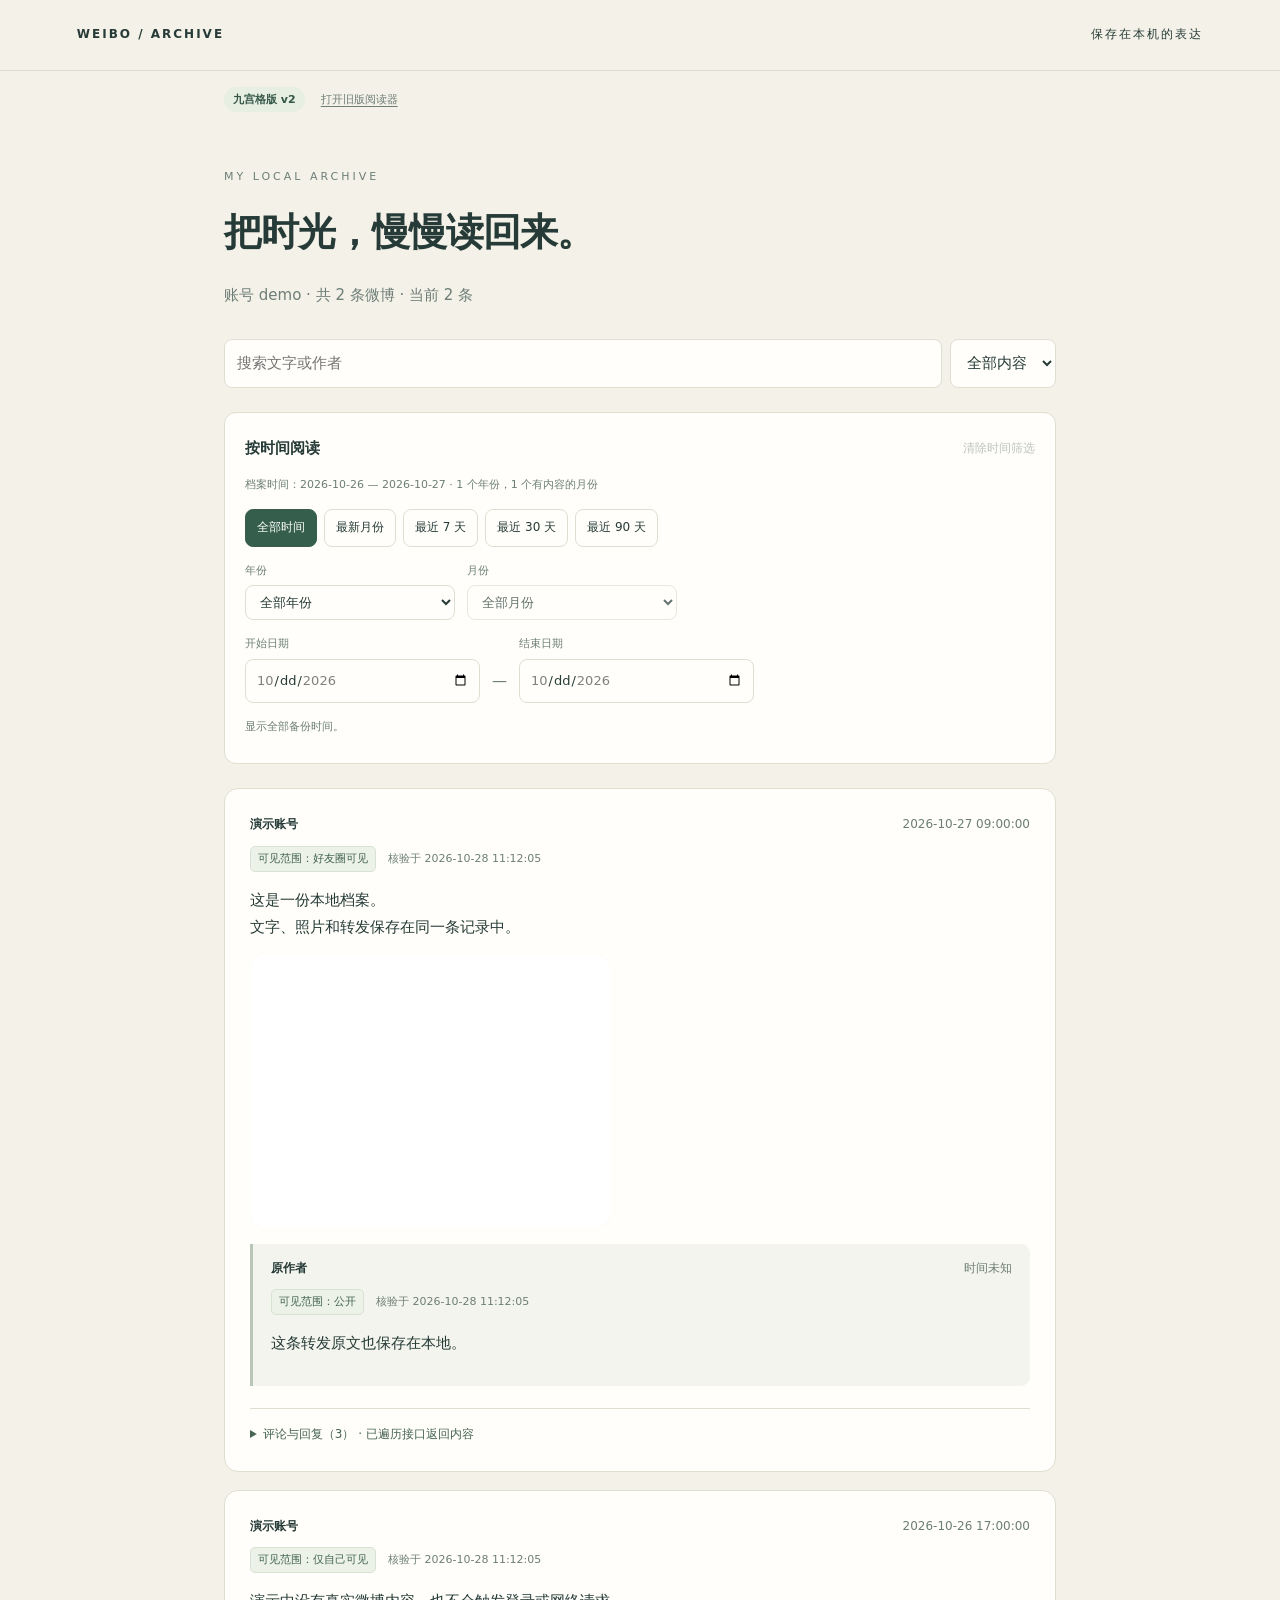
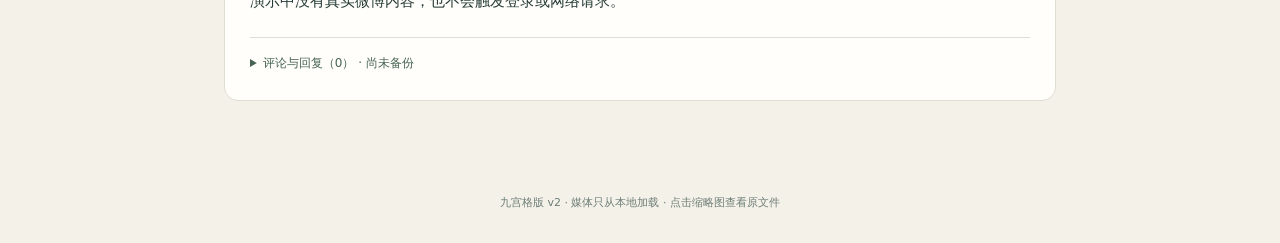
==== demo/reader-v2.html @ 7191d7e7 "Initial release v0.1.0-beta.1" ====
<!doctype html>
<html lang="zh-CN"><head><meta charset="utf-8"><meta name="viewport" content="width=device-width,initial-scale=1"><meta name="referrer" content="no-referrer"><title>微博时光档案 · 九宫格版 v2</title><style>:root{--ink:#263b37;--muted:#6d7e77;--paper:#f4f1e8;--line:#dfded3}*{box-sizing:border-box}body{margin:0;background:var(--paper);color:var(--ink);font:15px/1.8 system-ui,"Microsoft YaHei",sans-serif}header{padding:24px 6vw;border-bottom:1px solid var(--line);display:flex;justify-content:space-between;font-size:12px;letter-spacing:2px}header a{color:inherit;text-decoration:none;font-weight:750}main{max-width:880px;margin:auto;padding:44px 24px}.eyebrow{letter-spacing:3px;font-size:11px;color:var(--muted)}h1{font-size:38px;letter-spacing:-1px;font-weight:600;margin:8px 0}.intro{margin-bottom:30px}.intro>p{color:var(--muted)}.filters{display:flex;gap:8px;flex-wrap:wrap;margin-bottom:24px}input,select,button{font:inherit;padding:10px 12px;border:1px solid var(--line);border-radius:8px;background:#fffefa;color:var(--ink)}#search{flex:1;min-width:180px}.post{background:#fffefa;border:1px solid var(--line);border-radius:14px;padding:25px;margin:18px 0}.meta{display:flex;flex-wrap:wrap;gap:12px;justify-content:space-between;font-size:12px;color:var(--muted)}.author{font-weight:650;color:var(--ink)}.text{white-space:pre-wrap;overflow-wrap:anywhere}.gallery{display:grid;grid-template-columns:repeat(2,minmax(0,1fr));gap:9px;margin-top:16px}.gallery img{width:100%;max-height:560px;object-fit:contain;background:#f2f1e9;border-radius:8px}.gallery video{width:100%;max-height:600px;grid-column:1/-1;border-radius:8px;background:#172721}.repost{border-left:3px solid #b7c6b9;background:#f3f4ed;padding:14px 18px;margin-top:18px;border-radius:0 9px 9px 0}.unavailable{font-size:12px;color:#965c3a;grid-column:1/-1}#more{display:block;margin:28px auto;cursor:pointer}footer{text-align:center;font-size:11px;color:var(--muted);padding:30px}@media(max-width:600px){main{padding:25px 14px}.post{padding:18px}h1{font-size:29px}.filters input[type=date]{width:45%}header span{display:none}.gallery{gap:6px}}
.comments{margin-top:22px;border-top:1px solid var(--line);padding-top:15px}.comments summary,.replies summary{cursor:pointer;font-size:12px;color:#476452}.comment{padding:14px 0;border-bottom:1px solid var(--line)}.comment .text{margin:8px 0}.comment-reference,.comment-note{font-size:11px;color:#8b704c;overflow-wrap:anywhere}.replies{border-left:2px solid #dce4d6;padding-left:10px;margin-top:12px}.replies .replies .replies{border-left:0;padding-left:0}.comment-more{font-size:11px;margin:12px 0;cursor:pointer}.comment .gallery{max-width:500px}
.reply-quote{margin:8px 0;padding:8px 12px;background:#f2f4ed;border-left:2px solid #b5c4ac;color:#687769;font-size:12px;white-space:pre-wrap;overflow-wrap:anywhere}
#more[hidden],.comment-more[hidden]{display:none}

.skipped-video{padding:12px;border:1px dashed var(--line);border-radius:8px}.skipped-video p{margin:0 0 6px}.skipped-video a{color:var(--ink)}

.visibility{display:flex;align-items:center;gap:8px 12px;flex-wrap:wrap;margin:10px 0 14px;font-size:11px}.visibility-badge{background:#edf2e9;color:#3f624c;border:1px solid #d8e2d2;border-radius:5px;padding:2px 7px}.visibility-badge[data-state=unknown]{background:#f3f0e8;color:#806e50;border-color:#e3dccb}.visibility-time{color:var(--muted)}.visibility-warning{color:#965c3a}
.time-filter{background:#fffefa;border:1px solid var(--line);border-radius:12px;padding:18px 20px;margin-bottom:24px}.time-heading{display:flex;align-items:center;justify-content:space-between;gap:12px}.time-heading h2{font-size:15px;font-weight:650;margin:0}.time-filter button,.empty-state button{font-size:12px;padding:7px 11px;cursor:pointer}.time-filter button:disabled{opacity:.45;cursor:default}.time-heading button{border:0;background:transparent;padding-right:0;color:var(--muted)}.time-hint{font-size:11px;line-height:1.8;color:var(--muted);margin:9px 0}.time-presets{display:flex;flex-wrap:wrap;gap:7px;margin:14px 0}.time-presets button[aria-pressed=true]{background:#355e4d;border-color:#355e4d;color:white}.time-fields{display:flex;align-items:flex-end;gap:12px;margin:14px 0;flex-wrap:wrap}.time-fields label{display:flex;flex-direction:column;gap:5px;flex:1;min-width:0;font-size:11px;color:var(--muted)}.time-fields select,.time-fields input{width:100%;min-width:0;padding:8px 10px;font-size:13px}.period-fields>label{max-width:210px}.month-nav{display:flex;gap:7px;flex-wrap:wrap;align-self:flex-end}.custom-dates{flex-wrap:nowrap}.custom-dates label{max-width:235px}.range-separator{padding-bottom:8px;color:var(--muted)}.unknown-dates{font-size:11px;color:var(--muted);display:flex;align-items:center;gap:6px}.unknown-dates input{accent-color:#355e4d}.range-error{font-size:12px;color:#9b4c32;margin-bottom:0}.empty-state{border:1px dashed var(--line);border-radius:12px;padding:24px;text-align:center;color:var(--muted);font-size:13px}.month-nav[hidden],.unknown-dates[hidden],.range-error[hidden],.empty-state[hidden],#empty-clear-dates[hidden]{display:none}:focus-visible{outline:3px solid #a4b9a0;outline-offset:3px}@media(max-width:600px){.time-filter{padding:15px}.period-fields>label{max-width:none}.month-nav{flex-basis:100%}.custom-dates{gap:7px}.custom-dates label{flex:1}.time-fields input[type=date]{padding:8px 5px}.time-heading button{font-size:11px}.time-presets button{padding:7px 9px}}

.reader-versions{max-width:880px;margin:16px auto 0;padding:0 24px;display:flex;gap:16px;align-items:center;flex-wrap:wrap;font-size:11px;color:var(--muted)}.reader-versions>span{background:#e7eee2;color:#345746;padding:3px 9px;border-radius:20px;font-weight:650}.reader-versions a{color:inherit;text-underline-offset:3px}.reader-versions [hidden]{display:none}
.media-grid{display:grid;grid-template-columns:repeat(3,minmax(0,1fr));gap:5px;width:min(100%,540px);margin-top:15px;border-radius:10px;overflow:hidden}.media-grid[data-count="1"]{grid-template-columns:1fr;width:min(100%,360px)}.media-grid[data-count="2"],.media-grid[data-count="4"]{grid-template-columns:repeat(2,minmax(0,1fr));width:min(100%,360px)}.media-tile{position:relative;display:block;aspect-ratio:1;margin:0;padding:0;border:0;border-radius:0;overflow:hidden;background:#e8ebe4;cursor:zoom-in;min-width:0;color:var(--ink)}.media-tile>img,.media-tile>video{display:block;width:100%;height:100%;object-fit:cover;pointer-events:none}.media-grid[data-count="1"] .media-tile{aspect-ratio:4/3}.media-grid[data-count="1"] .media-tile.long-image{aspect-ratio:3/4}.media-tile.long-image img{object-position:center top}.media-grid.single-video{width:min(100%,540px)}.media-grid.single-video .media-tile{aspect-ratio:16/9;background:#172721;cursor:pointer}.media-tile[data-kind=video]{cursor:pointer;background:#172721;color:white}.video-play{position:absolute;z-index:2;left:50%;top:50%;transform:translate(-50%,-50%);display:grid;place-items:center;width:48px;height:48px;background:#12251ab8;border:1px solid #ffffffb3;border-radius:50%;font-size:20px;padding-left:3px;color:white}.media-badge{position:absolute;right:6px;bottom:6px;background:#16271bd6;color:white;border-radius:4px;padding:1px 6px;font-size:10px;z-index:2}.media-overflow{position:absolute;inset:0;display:grid;place-items:center;background:#11251aae;color:white;font-size:30px;font-weight:600;z-index:3}.preview-fallback{position:absolute;inset:0;display:flex;align-items:center;justify-content:center;text-align:center;padding:10px;font-size:12px;background:#eef0e9;color:#687a6c}.media-tile[data-kind=video] .preview-fallback{color:#dce4d7;background:#172721;padding-top:70px}.media-tile.preview-error>img,.media-tile.preview-error>video{opacity:0}.unavailable-tile{border:1px dashed #cdd5c7}.media-count-note{font-size:11px;color:var(--muted);margin:7px 0}.comment .media-grid{max-width:330px}.comment .media-grid[data-count="1"]{max-width:230px}
body.viewer-open{overflow:hidden}.media-viewer{width:min(1100px,96vw);max-width:none;max-height:94vh;border:1px solid #526258;border-radius:12px;padding:0;background:#14231d;color:#eef1eb;overflow:hidden;box-shadow:0 18px 80px #0007}.media-viewer::backdrop{background:#07140de6}.viewer-bar{display:flex;gap:14px;align-items:center;justify-content:space-between;padding:12px 16px;border-bottom:1px solid #ffffff24;font-size:13px}.viewer-counter{margin-left:auto;font-size:12px;color:#c4d0c5}.media-viewer button,.media-viewer a{font-size:12px;color:#e7eee4;background:transparent;border:1px solid #ffffff40;border-radius:6px;padding:7px 11px;cursor:pointer}.media-viewer button:disabled{opacity:.3;cursor:default}.viewer-stage{height:70vh;min-height:180px;overflow:auto;display:flex;align-items:center;justify-content:center;flex-wrap:wrap;align-content:center;padding:12px;overscroll-behavior:contain;touch-action:pan-y}.viewer-stage>img,.viewer-stage>video{display:block;max-width:100%;max-height:100%;object-fit:contain}.viewer-stage>video{width:100%;height:100%}.viewer-tools{display:flex;flex-wrap:wrap;gap:9px;align-items:center;padding:12px 16px;border-top:1px solid #ffffff24}.viewer-tools>a{margin-left:auto;text-decoration:none}.viewer-tools [hidden]{display:none}.media-viewer.is-zoomed .viewer-stage{display:block}.media-viewer.is-zoomed .viewer-stage>img{max-width:none;max-height:none;width:auto;height:auto;margin:0 auto}.media-unavailable{max-width:600px;overflow-wrap:anywhere;color:#d0d9ca;text-align:center;font-size:13px;padding:20px}.media-unavailable p{line-height:1.9}.media-unavailable a{display:inline-block;margin-top:10px}.viewer-error{font-size:12px;color:#e4c9a6;width:100%;text-align:center}@media(max-width:600px){.reader-versions{padding:0 15px;gap:10px}.media-grid{gap:4px}.video-play{width:38px;height:38px;font-size:16px}.media-badge{font-size:9px;right:4px;bottom:4px}.viewer-stage{height:65vh;padding:5px}.viewer-bar{padding:10px;font-size:12px}.viewer-tools{padding:10px;gap:6px}.media-viewer button,.media-viewer a{padding:7px 8px;font-size:11px}.viewer-tools>a{margin-left:0}}
</style></head>
<body><header><a href="#">WEIBO / ARCHIVE</a><span>保存在本机的表达</span></header><nav class="reader-versions" aria-label="阅读器版本"><span>九宫格版 v2</span><a href="reader.html">打开旧版阅读器</a><a id="legacy-snapshot" hidden>打开归档快照</a></nav><main>
<section class="intro"><p class="eyebrow">MY LOCAL ARCHIVE</p><h1>把时光，慢慢读回来。</h1><p id="summary"></p></section>
<section class="filters"><input id="search" placeholder="搜索文字或作者" aria-label="搜索文字或作者"><select id="kind" aria-label="媒体筛选"><option value="">全部内容</option><option value="image">含图片</option><option value="video">含视频</option></select></section>
<section class="time-filter" aria-labelledby="time-title">
  <div class="time-heading"><h2 id="time-title">按时间阅读</h2><button id="clear-dates" type="button">清除时间筛选</button></div>
  <p id="archive-extent" class="time-hint"></p>
  <div class="time-presets" role="group" aria-label="快捷时间范围">
    <button type="button" data-time-preset="all">全部时间</button><button type="button" data-time-preset="latest-month">最新月份</button><button type="button" data-time-preset="7">最近 7 天</button><button type="button" data-time-preset="30">最近 30 天</button><button type="button" data-time-preset="90">最近 90 天</button>
  </div>
  <div class="time-fields period-fields"><label>年份<select id="time-year" aria-label="按年份筛选"><option value="">全部年份</option></select></label><label>月份<select id="time-month" aria-label="按月份筛选" disabled><option value="">全部月份</option></select></label><div class="month-nav" id="month-nav" hidden><button id="older-month" type="button" title="跳到上一个有微博的月份">← 较早月份</button><button id="newer-month" type="button" title="跳到下一个有微博的月份">较新月份 →</button></div></div>
  <div class="time-fields custom-dates"><label>开始日期<input id="from" type="date" aria-label="开始日期" aria-describedby="range-hint range-error"></label><span class="range-separator" aria-hidden="true">—</span><label>结束日期<input id="to" type="date" aria-label="结束日期" aria-describedby="range-hint range-error"></label></div>
  <label id="unknown-dates-label" class="unknown-dates" hidden><input id="include-unknown" type="checkbox"><span id="unknown-dates-text"></span></label>
  <p id="range-hint" class="time-hint" role="status" aria-live="polite"></p><p id="range-error" class="range-error" role="alert" hidden></p>
</section>
<div id="empty" class="empty-state" hidden><p id="empty-message"></p><button id="empty-clear-dates" type="button">清除时间筛选</button></div>
<div id="posts"></div><button id="more">继续阅读</button></main><footer>九宫格版 v2 · 媒体只从本地加载 · 点击缩略图查看原文件</footer><script>const ARCHIVE = {"schema_version": 2, "account_uid": "demo", "posts": [{"id": "1001", "created_at": "2026-10-27T09:00:00+08:00", "author": {"id": "123", "name": "演示账号"}, "text": "这是一份本地档案。\n文字、照片和转发保存在同一条记录中。", "media": [{"id": "68f73628846b6324d943fac784589758", "kind": "image", "key": "example", "url": "https://wx1.sinaimg.cn/example.png", "path": "media/68f73628846b6324d943fac784589758.png", "status": "done", "error": ""}], "repost": {"id": "1000", "created_at": "", "author": {"id": "", "name": "原作者"}, "text": "这条转发原文也保存在本地。", "media": [], "repost": null, "comments_reported": null, "visibility": {"type": 0, "label": "公开", "state": "known", "raw": {"type": 0}, "source": "weibo_api", "checked_at": "2026-10-28T11:12:05+08:00"}, "visibility_check": {"state": "ok", "checked_at": "2026-10-28T11:12:05+08:00", "error": ""}}, "comments_reported": null, "visibility": {"type": 6, "label": "好友圈可见", "state": "known", "raw": {"type": 6}, "source": "weibo_api", "checked_at": "2026-10-28T11:12:05+08:00"}, "visibility_check": {"state": "ok", "checked_at": "2026-10-28T11:12:05+08:00", "error": ""}, "comment_backup": {"state": "complete", "count": 3, "parent_links_unresolved": 0, "coverage": "api_exhausted", "errors": []}}, {"id": "1002", "created_at": "2026-10-26T17:00:00+08:00", "author": {"id": "", "name": "演示账号"}, "text": "演示中没有真实微博内容，也不会触发登录或网络请求。", "media": [], "repost": null, "comments_reported": null, "visibility": {"type": 1, "label": "仅自己可见", "state": "known", "raw": {"type": 1}, "source": "weibo_api", "checked_at": "2026-10-28T11:12:05+08:00"}, "visibility_check": {"state": "ok", "checked_at": "2026-10-28T11:12:05+08:00", "error": ""}, "comment_backup": {"state": "not_started", "count": 0, "coverage": "incomplete", "errors": []}}], "comments": [{"id": "2001", "created_at": "", "author": {"id": "", "name": "读者甲"}, "text": "这是一级评论。", "media": [], "post_id": "1001", "root_id": "2001", "parent_id": null, "parent_relation": "root", "reply_count": null, "has_inline_replies": true, "reply_to_author": "", "reply_original_text": ""}, {"id": "2002", "created_at": "", "author": {"id": "", "name": "读者乙"}, "text": "这条回复关联一级评论。", "media": [], "post_id": "1001", "root_id": "2001", "parent_id": "2001", "parent_relation": "nested", "reply_count": null, "has_inline_replies": true, "reply_to_author": "", "reply_original_text": ""}, {"id": "2003", "created_at": "", "author": {"id": "", "name": "读者丙"}, "text": "这是更深一层回复，父评论是 2002。", "media": [], "post_id": "1001", "root_id": "2001", "parent_id": "2002", "parent_relation": "nested", "reply_count": null, "has_inline_replies": false, "reply_to_author": "", "reply_original_text": ""}]};
const LEGACY_SNAPSHOT = "";
'use strict';
const el = id => document.getElementById(id);
const safePath = path => /^media\/[a-f0-9]{32}\.(jpg|jpeg|png|gif|webp|avif|mp4|mov|webm|m4v)$/.test(path || '');
const node = (tag, text, cls) => {const value=document.createElement(tag);if(text!=null)value.textContent=text;if(cls)value.className=cls;return value;};
function allMedia(post) {return [...(post.media||[]), ...(post.repost?allMedia(post.repost):[])];}
const commentIndex=new Map();
for(const comment of ARCHIVE.comments||[]){if(!commentIndex.has(comment.post_id))commentIndex.set(comment.post_id,[]);commentIndex.get(comment.post_id).push(comment);}
function textOf(post) {return [post.text,post.author?.name,post.repost?textOf(post.repost):'',...(commentIndex.get(post.id)||[]).map(comment=>[comment.text,comment.author?.name].join(' '))].join(' ');}
const legacyLink=el('legacy-snapshot');
if(typeof LEGACY_SNAPSHOT==='string'&&/^reader-v1-\d{8}-\d{6}\.html$/.test(LEGACY_SNAPSHOT)){legacyLink.href=LEGACY_SNAPSHOT;legacyLink.hidden=false;}
const viewer=node('dialog',null,'media-viewer');viewer.id='media-viewer';viewer.setAttribute('aria-label','媒体查看器');
const viewerBar=node('div',null,'viewer-bar'),viewerTitle=node('strong','媒体查看器'),viewerCounter=node('span','','viewer-counter');
const viewerClose=node('button','关闭 ×');viewerClose.type='button';viewerClose.setAttribute('aria-label','关闭媒体查看器');viewerClose.onclick=()=>viewer.close();
viewerBar.append(viewerTitle,viewerCounter,viewerClose);
const viewerStage=node('div',null,'viewer-stage');
const viewerTools=node('div',null,'viewer-tools'),viewerPrev=node('button','← 上一项'),viewerNext=node('button','下一项 →'),viewerZoom=node('button','原尺寸查看'),viewerOriginal=node('a','打开本地原文件');
for(const button of [viewerPrev,viewerNext,viewerZoom])button.type='button';
viewerOriginal.target='_blank';viewerOriginal.rel='noopener noreferrer';
viewerTools.append(viewerPrev,viewerNext,viewerZoom,viewerOriginal);viewer.append(viewerBar,viewerStage,viewerTools);document.body.append(viewer);
let viewerItems=[],viewerIndex=0,viewerOrigin=null,viewerZoomed=false,swipeStart=null;
function isLocalMedia(item){return item?.status==='done'&&safePath(item.path)&&['image','video'].includes(item.kind);}
function stopViewerMedia(){for(const video of viewerStage.querySelectorAll('video')){video.pause();video.removeAttribute('src');video.load();}viewerStage.replaceChildren();}
function missingMedia(item){
  const box=node('div',null,'media-unavailable');
  box.append(node('strong',item.status==='skipped_size'?'视频已按大小上限跳过':'媒体暂不可用'));
  box.append(node('p',item.skip_reason||item.error||'这个文件尚未下载完成，可在后续备份中继续处理。'));
  if(item.status==='skipped_size'&&/^https:\/\//i.test(item.url||'')){const link=node('a','查看原始视频（需要联网）');link.href=item.url;link.target='_blank';link.rel='noopener noreferrer';box.append(link);}
  return box;
}
function renderViewer(){
  stopViewerMedia();viewerZoomed=false;viewer.classList.remove('is-zoomed');viewerZoom.textContent='原尺寸查看';
  const item=viewerItems[viewerIndex];viewerCounter.textContent=`${viewerIndex+1} / ${viewerItems.length}`;
  viewerTitle.textContent=item.kind==='video'?'本地视频':item.kind==='image'?'图片查看器':'媒体详情';
  viewerPrev.disabled=viewerIndex===0;viewerNext.disabled=viewerIndex===viewerItems.length-1;
  viewerZoom.hidden=!isLocalMedia(item)||item.kind!=='image';viewerOriginal.hidden=!isLocalMedia(item);
  viewerOriginal.removeAttribute('href');
  if(!isLocalMedia(item)){viewerStage.append(missingMedia(item));return;}
  viewerOriginal.href=item.path;
  const media=node(item.kind==='video'?'video':'img');
  if(item.kind==='video'){
    media.controls=true;media.preload='metadata';media.playsInline=true;
    media.setAttribute('aria-label','本地备份视频');
    media.addEventListener('error',()=>{if(media.isConnected&&viewer.open&&!viewerStage.querySelector('.viewer-error'))viewerStage.append(node('p','浏览器无法播放此文件，可尝试打开本地原文件。','viewer-error'));});
  }else{media.alt=`备份图片，第 ${viewerIndex+1} 张`;media.addEventListener('error',()=>{if(media.isConnected&&viewer.open&&!viewerStage.querySelector('.viewer-error'))viewerStage.append(node('p','图片文件无法读取，请检查媒体是否仍在原目录。','viewer-error'));});}
  media.src=item.path;viewerStage.append(media);viewerStage.scrollTop=0;viewerStage.scrollLeft=0;
}
function openViewer(items,index,origin){viewerItems=items;viewerIndex=index;viewerOrigin=origin;renderViewer();if(!viewer.open)viewer.showModal();document.body.classList.add('viewer-open');viewerClose.focus();}
function moveViewer(delta){if(viewerItems[viewerIndex+delta]){viewerIndex+=delta;renderViewer();}}
viewerPrev.onclick=()=>moveViewer(-1);viewerNext.onclick=()=>moveViewer(1);
viewerZoom.onclick=()=>{viewerZoomed=!viewerZoomed;viewer.classList.toggle('is-zoomed',viewerZoomed);viewerZoom.textContent=viewerZoomed?'适应窗口':'原尺寸查看';};
viewer.addEventListener('close',()=>{stopViewerMedia();document.body.classList.remove('viewer-open');if(viewerOrigin?.isConnected)viewerOrigin.focus();});
viewer.addEventListener('click',event=>{if(event.target===viewer)viewer.close();});
viewer.addEventListener('keydown',event=>{if(['INPUT','TEXTAREA','SELECT','VIDEO'].includes(event.target.tagName))return;if(event.key==='ArrowLeft'){event.preventDefault();moveViewer(-1);}if(event.key==='ArrowRight'){event.preventDefault();moveViewer(1);}});
viewerStage.addEventListener('pointerdown',event=>{swipeStart=event.pointerType==='touch'&&!viewerZoomed&&viewerItems[viewerIndex]?.kind==='image'?{x:event.clientX,y:event.clientY}:null;});
viewerStage.addEventListener('pointerup',event=>{if(swipeStart){const dx=event.clientX-swipeStart.x,dy=event.clientY-swipeStart.y;if(Math.abs(dx)>60&&Math.abs(dy)<60)moveViewer(dx<0?1:-1);}swipeStart=null;});
function durationLabel(seconds){if(!Number.isFinite(seconds)||seconds<0)return '';const n=Math.floor(seconds);return `${Math.floor(n/60)}:${String(n%60).padStart(2,'0')}`;}
function addGallery(parent,items){
  if(!items?.length)return;
  const gallery=node('div',null,'media-grid');gallery.dataset.count=String(Math.min(items.length,9));
  gallery.classList.toggle('single-video',items.length===1&&items[0].kind==='video');
  const visibleItems=items.slice(0,9);
  for(const [index,item]of visibleItems.entries()){
    const tile=node('button',null,'media-tile');tile.type='button';tile.dataset.kind=item.kind;
    tile.setAttribute('aria-label',`${item.kind==='video'?'打开视频':'查看图片'}，第 ${index+1} 项，共 ${items.length} 项`);
    tile.onclick=()=>openViewer(items,index,tile);
    if(isLocalMedia(item)){
      const preview=node(item.kind==='video'?'video':'img');
      if(item.kind==='video'){
        preview.preload='metadata';preview.muted=true;preview.playsInline=true;preview.tabIndex=-1;
        const play=node('span','▶','video-play');play.setAttribute('aria-hidden','true');tile.append(play);
        const badge=node('span','视频','media-badge');tile.append(badge);
        preview.addEventListener('loadedmetadata',()=>{badge.textContent=durationLabel(preview.duration)||'视频';});
      }else{
        preview.loading='lazy';preview.decoding='async';preview.alt=`备份图片 ${index+1}`;
        preview.addEventListener('load',()=>{if(preview.naturalHeight>preview.naturalWidth*2){tile.classList.add('long-image');tile.append(node('span','长图','media-badge'));}else if(/\.gif$/i.test(item.path))tile.append(node('span','GIF','media-badge'));});
      }
      preview.src=item.path;preview.addEventListener('error',()=>{tile.classList.add('preview-error');if(!tile.querySelector('.preview-fallback'))tile.append(node('span',item.kind==='video'?'本地视频 · 点击打开播放器':'图片无法读取','preview-fallback'));});
      tile.prepend(preview);
    }else{
      tile.classList.add('unavailable-tile');tile.append(node('span',item.status==='skipped_size'?'视频超限已跳过':item.kind==='video'?'视频待完成':item.kind==='image'?'图片待完成':'媒体待适配','preview-fallback'));
      tile.title=item.skip_reason||item.error||'媒体未完成';
    }
    if(index===8&&items.length>9){tile.append(node('span',`+${items.length-9}`,'media-overflow'));tile.setAttribute('aria-label',`查看全部 ${items.length} 项媒体，从第 9 项开始`);}
    gallery.append(tile);
  }
  parent.append(gallery);
  if(items.length>9)parent.append(node('p',`共 ${items.length} 项媒体 · 点击缩略图后可前后查看全部`,'media-count-note'));
}
function appendPaged(parent,items,render){let offset=0;const more=node('button','查看更多评论','comment-more');more.type='button';const append=()=>{for(const item of items.slice(offset,offset+25))parent.insertBefore(render(item),more);offset+=25;more.hidden=offset>=items.length;};more.onclick=append;parent.append(more);append();}
function commentsPanel(post){
  const comments=commentIndex.get(post.id)||[],info=post.comment_backup||{state:'not_started'};
  const details=node('details',null,'comments');
  const states={not_started:'尚未备份',pending:'待继续',partial:'部分未完成',error:'需要重试',complete:'已遍历接口返回内容'};
  details.append(node('summary',`评论与回复（${comments.length}） · ${states[info.state]||info.state}`));
  if(info.parent_links_unresolved)details.append(node('p',`${info.parent_links_unresolved} 条回复未返回直接父评论标识，按所属楼中楼分组展示。`,'comment-note'));
  for(const message of info.errors||[])details.append(node('p',message,'comment-note'));
  if(!comments.length){details.append(node('p',info.state==='complete'?'当前接口未返回评论。':'评论尚未下载完成。','comment-note'));return details;}
  const byId=new Map(comments.map(comment=>[comment.id,comment])),children=new Map(),roots=[];
  for(const comment of comments){let parent=comment.parent_id;const trail=new Set([comment.id]);let check=parent,cycle=false;while(check&&byId.has(check)){if(trail.has(check)){cycle=true;break;}trail.add(check);check=byId.get(check).parent_id;}
    if(cycle){roots.push(comment);continue;}
    if(!parent||!byId.has(parent)){parent=comment.root_id!==comment.id&&byId.has(comment.root_id)?comment.root_id:null;}
    if(parent){if(!children.has(parent))children.set(parent,[]);children.get(parent).push(comment);}else roots.push(comment);
  }
  function render(comment,path=new Set(),depth=0){
    if(path.has(comment.id)||depth>64)return node('p','评论关联存在循环或层级过深，原始关联保留在 JSON 中。','comment-note');
    const next=new Set(path);next.add(comment.id);
    const item=node('div',null,'comment');item.id=`comment-${post.id}-${comment.id}`;
    const meta=node('div',null,'meta');meta.append(node('span',comment.author?.name||'未知作者','author'),node('time',(comment.created_at||'').replace('T',' ').slice(0,19)));item.append(meta);
    if(comment.parent_id){const target=byId.get(comment.parent_id);item.append(node('p',target?`回复 ${target.author?.name||'未知作者'} · 评论 ${comment.parent_id}`:`回复评论 ${comment.parent_id}（原评论未由平台返回）`,'comment-reference'));}
    else if(comment.parent_relation==='thread_only')item.append(node('p',(comment.reply_to_author?`回复 @${comment.reply_to_author} · `:'')+'所属一级评论已知，直接父评论标识未由平台返回。','comment-reference'));
    if(comment.reply_original_text)item.append(node('blockquote',comment.reply_original_text,'reply-quote'));
    item.append(node('p',comment.text||'','text'));addGallery(item,comment.media);
    const descendants=children.get(comment.id)||[];
    if(descendants.length){const replies=node('details',null,'replies');replies.append(node('summary',`展开回复（${descendants.length}）`));let loaded=false;replies.addEventListener('toggle',()=>{if(replies.open&&!loaded){loaded=true;const list=node('div');appendPaged(list,descendants,child=>render(child,next,depth+1));replies.append(list);}});item.append(replies);}
    return item;
  }
  let loaded=false;details.addEventListener('toggle',()=>{if(details.open&&!loaded){loaded=true;const list=node('div');appendPaged(list,roots,comment=>render(comment));details.append(list);}});
  return details;
}
function card(post,nested=false) {
  const article=node(nested?'div':'article',null,nested?'repost':'post');
  const meta=node('div',null,'meta');meta.append(node('span',post.author?.name||'未知作者','author'),node('time',post.created_at?post.created_at.replace('T',' ').slice(0,19):'时间未知'));article.append(meta);
  const scope=post.visibility,check=post.visibility_check,failed=check?.state==='error';
  const visibility=node('div',null,'visibility');
  const badge=node('span',`${failed?'上次记录的可见范围':'可见范围'}：${scope?.label||'未知（尚未核验）'}`,'visibility-badge');
  badge.dataset.state=scope?.state||'unknown';
  if(scope?.type!=null)badge.title=`平台可见范围类型：${scope.type}`;
  visibility.append(badge);
  const checked=scope?.checked_at?scope.checked_at.replace('T',' ').slice(0,19):'';
  if(checked)visibility.append(node('span',`核验于 ${checked}`,'visibility-time'));
  if(failed){const warning=node('span','本次核验失败，当前范围待确认','visibility-warning');warning.title=check.error||'';visibility.append(warning);}
  article.append(visibility);
  article.append(node('p',post.text||'','text'));
  addGallery(article,post.media);
  if(post.repost)article.append(card(post.repost,true));
  if(!nested)article.append(commentsPanel(post));return article;
}
let matches=[],shown=0;
function more(){for(const post of matches.slice(shown,shown+50))el('posts').append(card(post));shown+=50;el('more').hidden=shown>=matches.length;}

function validDay(day){return /^\d{4}-\d{2}-\d{2}$/.test(day)&&Number.isFinite(Date.parse(day+'T00:00:00Z'))&&new Date(day+'T00:00:00Z').toISOString().slice(0,10)===day;}
function postDay(post){const day=String(post.created_at||'').slice(0,10);return validDay(day)?day:'';}
const years=new Map(),months=new Map(),days=ARCHIVE.posts.map(postDay).filter(Boolean).sort();
for(const day of days){const year=day.slice(0,4),month=day.slice(0,7);years.set(year,(years.get(year)||0)+1);months.set(month,(months.get(month)||0)+1);}
const earliest=days[0]||'',latest=days.at(-1)||'',monthKeys=[...months.keys()].sort(),unknownDates=ARCHIVE.posts.length-days.length;
const timeStorageKey='weiboArchive.readerTime.'+ARCHIVE.account_uid;
let timeMode='all';
function option(value,text){const item=node('option',text);item.value=value;return item;}
for(const year of [...years.keys()].sort().reverse())el('time-year').append(option(year,`${year} 年 · ${years.get(year)} 条`));
el('archive-extent').textContent=days.length?`档案时间：${earliest} — ${latest} · ${years.size} 个年份，${months.size} 个有内容的月份`:'档案中暂无有效的微博日期。';
for(const id of ['from','to']){el(id).disabled=!days.length;el(id).min=earliest;el(id).max=latest;}
el('time-year').disabled=!years.size;
el('unknown-dates-label').hidden=!unknownDates;
el('unknown-dates-text').textContent=`同时显示时间未知的 ${unknownDates} 条微博`;
function monthOptions(year){el('time-month').replaceChildren(option('','全部月份'));for(const key of monthKeys.filter(key=>key.startsWith(year+'-')).reverse())el('time-month').append(option(key.slice(5),`${Number(key.slice(5))} 月 · ${months.get(key)} 条`));el('time-month').disabled=!year;}
function saveTime(){try{localStorage.setItem(timeStorageKey,JSON.stringify({mode:timeMode,year:el('time-year').value,month:el('time-month').value,start:el('from').value,end:el('to').value,includeUnknown:el('include-unknown').checked}));}catch(e){}}
function rangeError(){const start=el('from').value,end=el('to').value;if(start&&end&&start>end)return '开始日期不能晚于结束日期，请调整范围。';if([el('from'),el('to')].some(input=>!input.validity.valid))return '请选择档案起止日期以内的有效日期。';return '';}
function updateTimeControls(){
  const start=el('from').value,end=el('to').value,limited=Boolean(start||end);
  el('from').max=end||latest;el('to').min=start||earliest;
  const error=rangeError();el('range-error').textContent=error;el('range-error').hidden=!error;
  for(const input of [el('from'),el('to')])input.setAttribute('aria-invalid',String(Boolean(error)));
  document.querySelectorAll('[data-time-preset]').forEach(button=>{button.setAttribute('aria-pressed',String(button.dataset.timePreset===timeMode));button.disabled=!days.length&&button.dataset.timePreset!=='all';});
  el('month-nav').hidden=!el('time-month').value;
  const index=monthKeys.indexOf(el('time-year').value+'-'+el('time-month').value);
  el('older-month').disabled=index<=0;el('newer-month').disabled=index<0||index>=monthKeys.length-1;
  el('include-unknown').disabled=!limited;
  el('clear-dates').disabled=!limited&&!error;
  let hint=limited?`正在阅读 ${start||earliest} — ${end||latest}（北京时间，包含首尾两天）。`:'显示全部备份时间。';
  if(['7','30','90'].includes(timeMode))hint+=` 最近 ${timeMode} 天从档案最新日期 ${latest} 倒推。`;
  if(unknownDates&&limited)hint+=el('include-unknown').checked?` 另含 ${unknownDates} 条时间未知的微博。`:` ${unknownDates} 条时间未知的微博暂不显示。`;
  el('range-hint').textContent=hint;
  return error;
}
function setRange(start='',end='',mode='all',year='',month=''){
  timeMode=mode;el('from').value=start;el('to').value=end;el('time-year').value=year;monthOptions(year);el('time-month').value=month;filter();saveTime();
}
function chooseMonth(key,mode='month'){const selected=days.filter(day=>day.startsWith(key+'-'));if(selected.length)setRange(selected[0],selected.at(-1),mode,key.slice(0,4),key.slice(5));}
function chooseYear(year){const selected=days.filter(day=>day.startsWith(year+'-'));if(selected.length)setRange(selected[0],selected.at(-1),'year',year);else setRange();}
function preset(mode){
  if(mode==='all'){el('include-unknown').checked=false;setRange();return;}
  if(!latest)return;
  if(mode==='latest-month'){chooseMonth(latest.slice(0,7),mode);return;}
  if(!['7','30','90'].includes(mode))return;
  const start=new Date(Date.parse(latest+'T00:00:00Z')-(Number(mode)-1)*86400000).toISOString().slice(0,10);
  setRange(start<earliest?earliest:start,latest,mode);
}
function filter(){
  const error=updateTimeControls(),query=el('search').value.trim().toLowerCase(),start=el('from').value,end=el('to').value,kind=el('kind').value;
  matches=error?[]:ARCHIVE.posts.filter(post=>{const day=postDay(post),inRange=day?(!start||day>=start)&&(!end||day<=end):(!start&&!end)||el('include-unknown').checked;return inRange&&(!query||textOf(post).toLowerCase().includes(query))&&(!kind||allMedia(post).some(item=>item.kind===kind));});
  el('summary').textContent=`账号 ${ARCHIVE.account_uid} · 共 ${ARCHIVE.posts.length} 条微博 · 当前 ${matches.length} 条`;
  el('empty').hidden=Boolean(matches.length);
  el('empty-message').textContent=error?'请先调整日期，再继续阅读。':'当前筛选条件下没有微博，可以调整时间范围、搜索词或媒体类型。';
  el('empty-clear-dates').hidden=!start&&!end&&!error;
  el('posts').replaceChildren();shown=0;more();
}
for(const id of ['search','kind'])el(id).addEventListener('input',filter);
for(const id of ['from','to'])el(id).addEventListener('input',()=>{timeMode=el('from').value||el('to').value?'custom':'all';el('time-year').value='';monthOptions('');filter();if(!rangeError())saveTime();});
el('include-unknown').addEventListener('change',()=>{filter();saveTime();});
el('time-year').addEventListener('change',()=>chooseYear(el('time-year').value));
el('time-month').addEventListener('change',()=>el('time-month').value?chooseMonth(el('time-year').value+'-'+el('time-month').value):chooseYear(el('time-year').value));
for(const [id,delta] of [['older-month',-1],['newer-month',1]])el(id).onclick=()=>{const index=monthKeys.indexOf(el('time-year').value+'-'+el('time-month').value);if(index>=0&&monthKeys[index+delta])chooseMonth(monthKeys[index+delta]);};
for(const button of document.querySelectorAll('[data-time-preset]'))button.onclick=()=>preset(button.dataset.timePreset);
for(const id of ['clear-dates','empty-clear-dates'])el(id).onclick=()=>preset('all');
el('more').onclick=more;
let savedTime=null;try{savedTime=JSON.parse(localStorage.getItem(timeStorageKey));}catch(e){}
if(savedTime){
  el('include-unknown').checked=Boolean(savedTime.includeUnknown);
  if(savedTime.mode==='year'&&years.has(savedTime.year))chooseYear(savedTime.year);
  else if(savedTime.mode==='month'&&months.has(savedTime.year+'-'+savedTime.month))chooseMonth(savedTime.year+'-'+savedTime.month);
  else if(savedTime.mode==='custom'&&[savedTime.start,savedTime.end].every(day=>!day||(validDay(day)&&day>=earliest&&day<=latest))&&(!savedTime.start||!savedTime.end||savedTime.start<=savedTime.end))setRange(savedTime.start,savedTime.end,'custom');
  else preset(['all','latest-month','7','30','90'].includes(savedTime.mode)?savedTime.mode:'all');
}else preset('all');
</script></body></html>
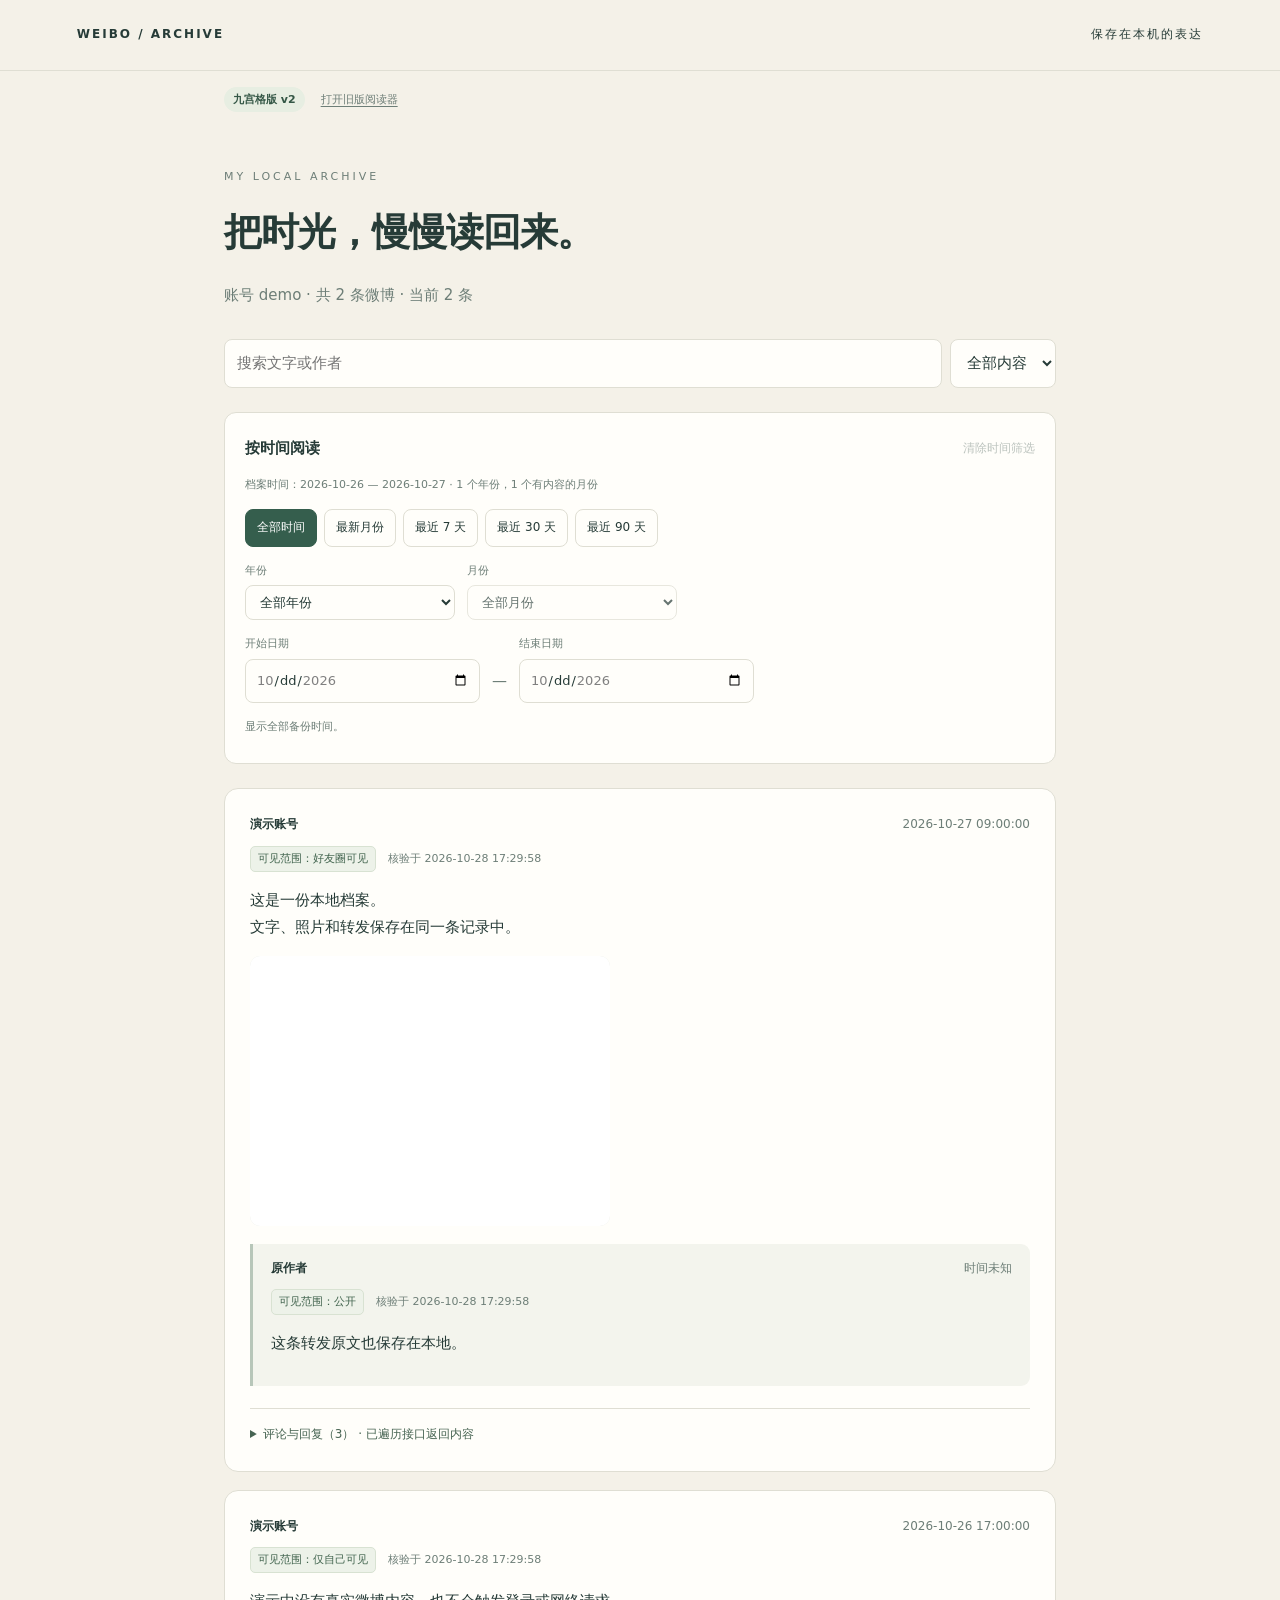
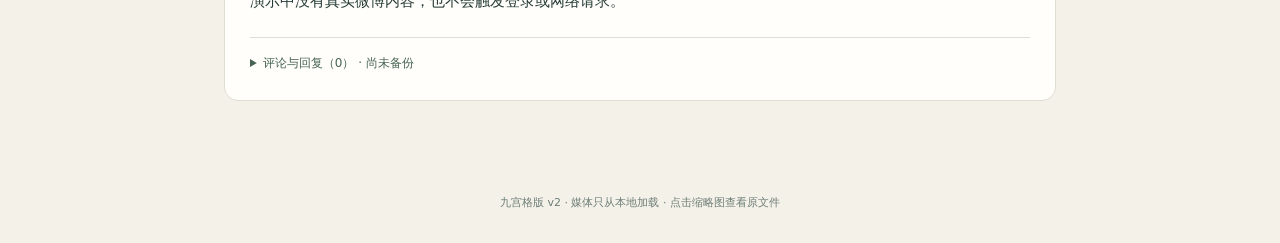
==== commit 47763825: "Release v0.1.0-beta.2: use installed browsers and slim portable runtime" ====
--- a/demo/reader-v2.html
+++ b/demo/reader-v2.html
@@ -28,7 +28,7 @@
   <p id="range-hint" class="time-hint" role="status" aria-live="polite"></p><p id="range-error" class="range-error" role="alert" hidden></p>
 </section>
 <div id="empty" class="empty-state" hidden><p id="empty-message"></p><button id="empty-clear-dates" type="button">清除时间筛选</button></div>
-<div id="posts"></div><button id="more">继续阅读</button></main><footer>九宫格版 v2 · 媒体只从本地加载 · 点击缩略图查看原文件</footer><script>const ARCHIVE = {"schema_version": 2, "account_uid": "demo", "posts": [{"id": "1001", "created_at": "2026-10-27T09:00:00+08:00", "author": {"id": "123", "name": "演示账号"}, "text": "这是一份本地档案。\n文字、照片和转发保存在同一条记录中。", "media": [{"id": "68f73628846b6324d943fac784589758", "kind": "image", "key": "example", "url": "https://wx1.sinaimg.cn/example.png", "path": "media/68f73628846b6324d943fac784589758.png", "status": "done", "error": ""}], "repost": {"id": "1000", "created_at": "", "author": {"id": "", "name": "原作者"}, "text": "这条转发原文也保存在本地。", "media": [], "repost": null, "comments_reported": null, "visibility": {"type": 0, "label": "公开", "state": "known", "raw": {"type": 0}, "source": "weibo_api", "checked_at": "2026-10-28T11:12:05+08:00"}, "visibility_check": {"state": "ok", "checked_at": "2026-10-28T11:12:05+08:00", "error": ""}}, "comments_reported": null, "visibility": {"type": 6, "label": "好友圈可见", "state": "known", "raw": {"type": 6}, "source": "weibo_api", "checked_at": "2026-10-28T11:12:05+08:00"}, "visibility_check": {"state": "ok", "checked_at": "2026-10-28T11:12:05+08:00", "error": ""}, "comment_backup": {"state": "complete", "count": 3, "parent_links_unresolved": 0, "coverage": "api_exhausted", "errors": []}}, {"id": "1002", "created_at": "2026-10-26T17:00:00+08:00", "author": {"id": "", "name": "演示账号"}, "text": "演示中没有真实微博内容，也不会触发登录或网络请求。", "media": [], "repost": null, "comments_reported": null, "visibility": {"type": 1, "label": "仅自己可见", "state": "known", "raw": {"type": 1}, "source": "weibo_api", "checked_at": "2026-10-28T11:12:05+08:00"}, "visibility_check": {"state": "ok", "checked_at": "2026-10-28T11:12:05+08:00", "error": ""}, "comment_backup": {"state": "not_started", "count": 0, "coverage": "incomplete", "errors": []}}], "comments": [{"id": "2001", "created_at": "", "author": {"id": "", "name": "读者甲"}, "text": "这是一级评论。", "media": [], "post_id": "1001", "root_id": "2001", "parent_id": null, "parent_relation": "root", "reply_count": null, "has_inline_replies": true, "reply_to_author": "", "reply_original_text": ""}, {"id": "2002", "created_at": "", "author": {"id": "", "name": "读者乙"}, "text": "这条回复关联一级评论。", "media": [], "post_id": "1001", "root_id": "2001", "parent_id": "2001", "parent_relation": "nested", "reply_count": null, "has_inline_replies": true, "reply_to_author": "", "reply_original_text": ""}, {"id": "2003", "created_at": "", "author": {"id": "", "name": "读者丙"}, "text": "这是更深一层回复，父评论是 2002。", "media": [], "post_id": "1001", "root_id": "2001", "parent_id": "2002", "parent_relation": "nested", "reply_count": null, "has_inline_replies": false, "reply_to_author": "", "reply_original_text": ""}]};
+<div id="posts"></div><button id="more">继续阅读</button></main><footer>九宫格版 v2 · 媒体只从本地加载 · 点击缩略图查看原文件</footer><script>const ARCHIVE = {"schema_version": 2, "account_uid": "demo", "posts": [{"id": "1001", "created_at": "2026-10-27T09:00:00+08:00", "author": {"id": "123", "name": "演示账号"}, "text": "这是一份本地档案。\n文字、照片和转发保存在同一条记录中。", "media": [{"id": "68f73628846b6324d943fac784589758", "kind": "image", "key": "example", "url": "https://wx1.sinaimg.cn/example.png", "path": "media/68f73628846b6324d943fac784589758.png", "status": "done", "error": ""}], "repost": {"id": "1000", "created_at": "", "author": {"id": "", "name": "原作者"}, "text": "这条转发原文也保存在本地。", "media": [], "repost": null, "comments_reported": null, "visibility": {"type": 0, "label": "公开", "state": "known", "raw": {"type": 0}, "source": "weibo_api", "checked_at": "2026-10-28T17:29:58+08:00"}, "visibility_check": {"state": "ok", "checked_at": "2026-10-28T17:29:58+08:00", "error": ""}}, "comments_reported": null, "visibility": {"type": 6, "label": "好友圈可见", "state": "known", "raw": {"type": 6}, "source": "weibo_api", "checked_at": "2026-10-28T17:29:58+08:00"}, "visibility_check": {"state": "ok", "checked_at": "2026-10-28T17:29:58+08:00", "error": ""}, "comment_backup": {"state": "complete", "count": 3, "parent_links_unresolved": 0, "coverage": "api_exhausted", "errors": []}}, {"id": "1002", "created_at": "2026-10-26T17:00:00+08:00", "author": {"id": "", "name": "演示账号"}, "text": "演示中没有真实微博内容，也不会触发登录或网络请求。", "media": [], "repost": null, "comments_reported": null, "visibility": {"type": 1, "label": "仅自己可见", "state": "known", "raw": {"type": 1}, "source": "weibo_api", "checked_at": "2026-10-28T17:29:58+08:00"}, "visibility_check": {"state": "ok", "checked_at": "2026-10-28T17:29:58+08:00", "error": ""}, "comment_backup": {"state": "not_started", "count": 0, "coverage": "incomplete", "errors": []}}], "comments": [{"id": "2001", "created_at": "", "author": {"id": "", "name": "读者甲"}, "text": "这是一级评论。", "media": [], "post_id": "1001", "root_id": "2001", "parent_id": null, "parent_relation": "root", "reply_count": null, "has_inline_replies": true, "reply_to_author": "", "reply_original_text": ""}, {"id": "2002", "created_at": "", "author": {"id": "", "name": "读者乙"}, "text": "这条回复关联一级评论。", "media": [], "post_id": "1001", "root_id": "2001", "parent_id": "2001", "parent_relation": "nested", "reply_count": null, "has_inline_replies": true, "reply_to_author": "", "reply_original_text": ""}, {"id": "2003", "created_at": "", "author": {"id": "", "name": "读者丙"}, "text": "这是更深一层回复，父评论是 2002。", "media": [], "post_id": "1001", "root_id": "2001", "parent_id": "2002", "parent_relation": "nested", "reply_count": null, "has_inline_replies": false, "reply_to_author": "", "reply_original_text": ""}]};
 const LEGACY_SNAPSHOT = "";
 'use strict';
 const el = id => document.getElementById(id);
